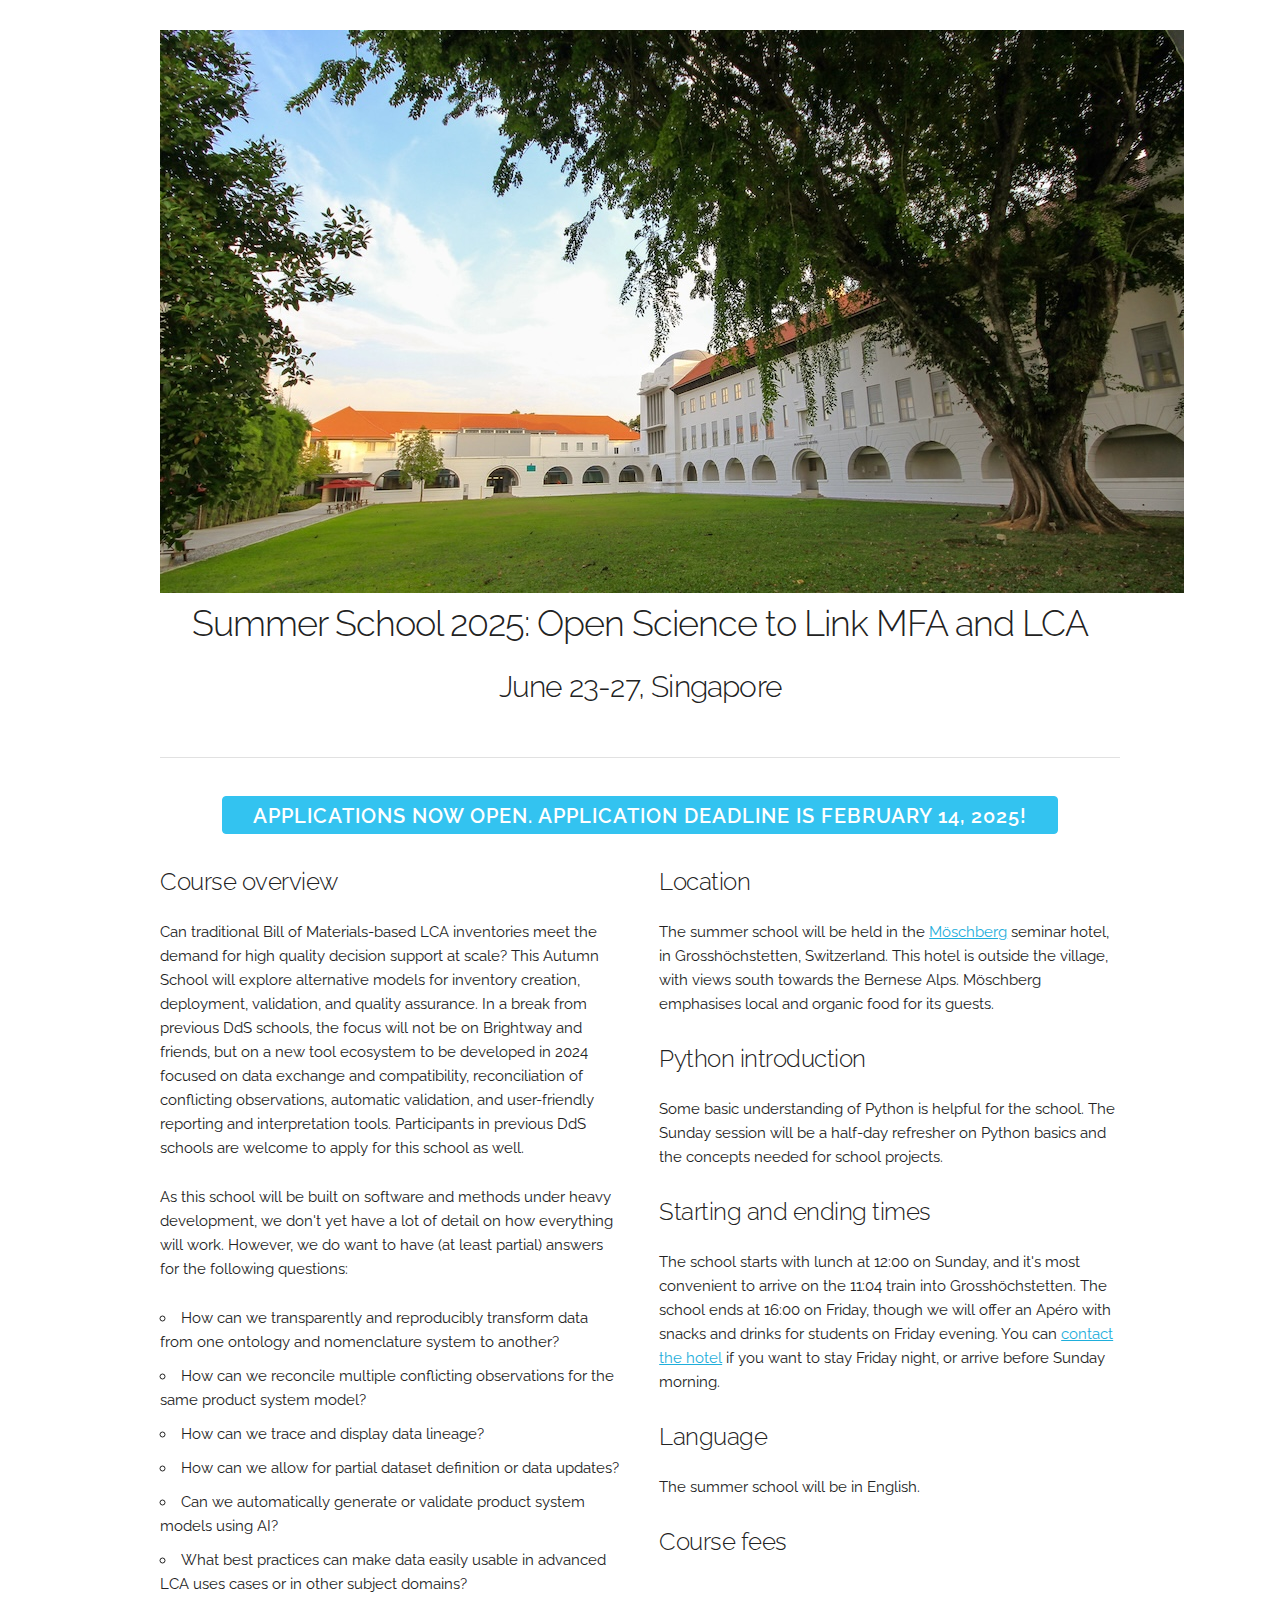
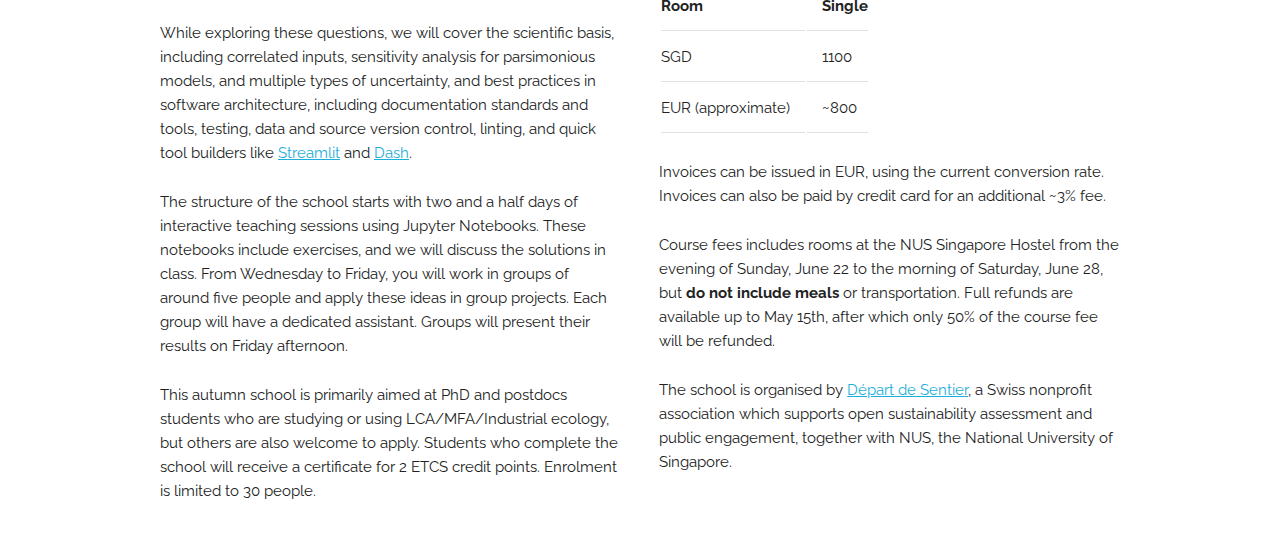
==== schools/june-25/index.html @ a9c179eb "Update Summer 2025 fees" ====
<!DOCTYPE html>
<html lang="en">
<head>

  <meta charset="utf-8">
  <title>DdS Summer School 2025</title>
  <meta name="description" content="Summer school 2025 information and registration link.">
  <meta name="author" content="Chris Mutel">

  <meta name="viewport" content="width=device-width, initial-scale=1">

  <link href="//fonts.googleapis.com/css?family=Raleway:400,300,600" rel="stylesheet" type="text/css">

  <link rel="stylesheet" href="/css/normalize.css">
  <link rel="stylesheet" href="/css/skeleton.css">
  <link rel="stylesheet" href="/css/dds.css">

  <!-- Generated using https://favicon.io/favicon-converter/, what a great service! -->
  <link rel="apple-touch-icon" sizes="180x180" href="/images/apple-touch-icon.png">
  <link rel="icon" type="image/png" sizes="32x32" href="/images/favicon-32x32.png">
  <link rel="icon" type="image/png" sizes="16x16" href="/images/favicon-16x16.png">
  <link rel="manifest" href="/site.webmanifest">

</head>
<body>
  <div class="container">
    <div class="header"></div>
    <div class="row" style="margin-top: 3rem;">
      <img class="groupphoto" src="/images/Singapore.jpg" alt="NUS in Singapore; https://www.flickr.com/photos/mark-meng/15946276045/">
      <h3 style="text-align: center;">Summer School 2025: Open Science to Link MFA and LCA</h3>
      <h4 style="text-align: center;">June 23-27, Singapore</h4>
    </div>
    <hr />
    <div class="row">
      <div class="twelve columns">
        <div style="text-align: center;">
          <h4><a href="https://events.d-d-s.ch/event/autumn-2024-sentier/registration" class="button button-primary" style="font-size: 20px;">Applications now open. Application deadline is February 14, 2025!</a></h4>
        </div>
      </div>
    </div>
    <div class="row">
      <div class="one-half column">
        <h5>Course overview</h5>
        <p>Can traditional Bill of Materials-based LCA inventories meet the demand for high quality decision support at scale? This Autumn School will explore alternative models for inventory creation, deployment, validation, and quality assurance. In a break from previous DdS schools, the focus will not be on Brightway and friends, but on a new tool ecosystem to be developed in 2024 focused on data exchange and compatibility, reconciliation of conflicting observations, automatic validation, and user-friendly reporting and interpretation tools. Participants in previous DdS schools are welcome to apply for this school as well.</p>
        <p>As this school will be built on software and methods under heavy development, we don't yet have a lot of detail on how everything will work. However, we do want to have (at least partial) answers for the following questions:</p>
        <ul>
          <li>How can we transparently and reproducibly transform data from one ontology and nomenclature system to another?</li>
          <li>How can we reconcile multiple conflicting observations for the same product system model?</li>
          <li>How can we trace and display data lineage?</li>
          <li>How can we allow for partial dataset definition or data updates?</li>
          <li>Can we automatically generate or validate product system models using AI?</li>
          <li>What best practices can make data easily usable in advanced LCA uses cases or in other subject domains?</li>
        </ul>
        <p>While exploring these questions, we will cover the scientific basis, including correlated inputs, sensitivity analysis for parsimonious models, and multiple types of uncertainty, and best practices in software architecture, including documentation standards and tools, testing, data and source version control, linting, and quick tool builders like <a href="https://streamlit.io/">Streamlit</a> and <a href="https://dash.plotly.com/">Dash</a>.</p>
        <p>The structure of the school starts with two and a half days of interactive teaching sessions using Jupyter Notebooks. These notebooks include exercises, and we will discuss the solutions in class. From Wednesday to Friday, you will work in groups of around five people and apply these ideas in group projects. Each group will have a dedicated assistant. Groups will present their results on Friday afternoon.</p>
        <p>This autumn school is primarily aimed at PhD and postdocs students who are studying or using LCA/MFA/Industrial ecology, but others are also welcome to apply. Students who complete the school will receive a certificate for 2 ETCS credit points. Enrolment is limited to 30 people.</p>
      </div>
      <div class="one-half column">
        <h5>Location</h5>
        <p>The summer school will be held in the <a href="https://www.moeschberg.ch/">Möschberg</a> seminar hotel, in Grosshöchstetten, Switzerland. This hotel is outside the village, with views south towards the Bernese Alps. Möschberg emphasises local and organic food for its guests.</p>
        <h5>Python introduction</h5>
        <p>Some basic understanding of Python is helpful for the school. The Sunday session will be a half-day refresher on Python basics and the concepts needed for school projects.</p>
        <h5>Starting and ending times</h5>
        <p>The school starts with lunch at 12:00 on Sunday, and it's most convenient to arrive on the 11:04 train into Grosshöchstetten. The school ends at 16:00 on Friday, though we will offer an Apéro with snacks and drinks for students on Friday evening. You can <a href="https://www.moeschberg.ch/lageplan/">contact the hotel</a> if you want to stay Friday night, or arrive before Sunday morning.</p>
        <h5>Language</h5>
        <p>The summer school will be in English.</p>
        <h5>Course fees</h5>
        <table>
          <thead>
            <tr>
              <th>Room</th>
              <th>Single</th>
            </tr>
          </thead>
          <tbody>
            <tr>
              <td>SGD</td>
              <td>1100</td>
            </tr>
            <tr>
              <td>EUR (approximate)</td>
              <td>~800</td>
            </tr>
          </tbody>
        </table>
        <p>Invoices can be issued in EUR, using the current conversion rate. Invoices can also be paid by credit card for an additional ~3% fee.</p>
        <p>Course fees includes rooms at the NUS Singapore Hostel from the evening of Sunday, June 22 to the morning of Saturday, June 28, but <b>do not include meals</b> or transportation. Full refunds are available up to May 15th, after which only 50% of the course fee will be refunded.</p>
        <p>The school is organised by <a href="https://www.d-d-s.ch/">Départ de Sentier</a>, a Swiss nonprofit association which supports open sustainability assessment and public engagement, together with NUS, the National University of Singapore.</p>
      </div>
    </div>
  </div>
</body>
</html>
---- css/skeleton.css ----
/*
* Skeleton V2.0.4
* Copyright 2014, Dave Gamache
* www.getskeleton.com
* Free to use under the MIT license.
* http://www.opensource.org/licenses/mit-license.php
* 12/29/2014
*/


/* Table of contents
––––––––––––––––––––––––––––––––––––––––––––––––––
- Grid
- Base Styles
- Typography
- Links
- Buttons
- Forms
- Lists
- Code
- Tables
- Spacing
- Utilities
- Clearing
- Media Queries
*/


/* Grid
–––––––––––––––––––––––––––––––––––––––––––––––––– */
.container {
  position: relative;
  width: 100%;
  max-width: 960px;
  margin: 0 auto;
  padding: 0 20px;
  box-sizing: border-box; }
.column,
.columns {
  width: 100%;
  float: left;
  box-sizing: border-box; }

/* For devices larger than 400px */
@media (min-width: 400px) {
  .container {
    width: 85%;
    padding: 0; }
}

/* For devices larger than 550px */
@media (min-width: 550px) {
  .container {
    width: 80%; }
  .column,
  .columns {
    margin-left: 4%; }
  .column:first-child,
  .columns:first-child {
    margin-left: 0; }

  .one.column,
  .one.columns                    { width: 4.66666666667%; }
  .two.columns                    { width: 13.3333333333%; }
  .three.columns                  { width: 22%;            }
  .four.columns                   { width: 30.6666666667%; }
  .five.columns                   { width: 39.3333333333%; }
  .six.columns                    { width: 48%;            }
  .seven.columns                  { width: 56.6666666667%; }
  .eight.columns                  { width: 65.3333333333%; }
  .nine.columns                   { width: 74.0%;          }
  .ten.columns                    { width: 82.6666666667%; }
  .eleven.columns                 { width: 91.3333333333%; }
  .twelve.columns                 { width: 100%; margin-left: 0; }

  .one-third.column               { width: 30.6666666667%; }
  .two-thirds.column              { width: 65.3333333333%; }

  .one-half.column                { width: 48%; }

  /* Offsets */
  .offset-by-one.column,
  .offset-by-one.columns          { margin-left: 8.66666666667%; }
  .offset-by-two.column,
  .offset-by-two.columns          { margin-left: 17.3333333333%; }
  .offset-by-three.column,
  .offset-by-three.columns        { margin-left: 26%;            }
  .offset-by-four.column,
  .offset-by-four.columns         { margin-left: 34.6666666667%; }
  .offset-by-five.column,
  .offset-by-five.columns         { margin-left: 43.3333333333%; }
  .offset-by-six.column,
  .offset-by-six.columns          { margin-left: 52%;            }
  .offset-by-seven.column,
  .offset-by-seven.columns        { margin-left: 60.6666666667%; }
  .offset-by-eight.column,
  .offset-by-eight.columns        { margin-left: 69.3333333333%; }
  .offset-by-nine.column,
  .offset-by-nine.columns         { margin-left: 78.0%;          }
  .offset-by-ten.column,
  .offset-by-ten.columns          { margin-left: 86.6666666667%; }
  .offset-by-eleven.column,
  .offset-by-eleven.columns       { margin-left: 95.3333333333%; }

  .offset-by-one-third.column,
  .offset-by-one-third.columns    { margin-left: 34.6666666667%; }
  .offset-by-two-thirds.column,
  .offset-by-two-thirds.columns   { margin-left: 69.3333333333%; }

  .offset-by-one-half.column,
  .offset-by-one-half.columns     { margin-left: 52%; }

}


/* Base Styles
–––––––––––––––––––––––––––––––––––––––––––––––––– */
/* NOTE
html is set to 62.5% so that all the REM measurements throughout Skeleton
are based on 10px sizing. So basically 1.5rem = 15px :) */
html {
  font-size: 62.5%; }
body {
  font-size: 1.5em; /* currently ems cause chrome bug misinterpreting rems on body element */
  line-height: 1.6;
  font-weight: 400;
  font-family: "Raleway", "HelveticaNeue", "Helvetica Neue", Helvetica, Arial, sans-serif;
  color: #222; }


/* Typography
–––––––––––––––––––––––––––––––––––––––––––––––––– */
h1, h2, h3, h4, h5, h6 {
  margin-top: 0;
  margin-bottom: 2rem;
  font-weight: 300; }
h1 { font-size: 4.0rem; line-height: 1.2;  letter-spacing: -.1rem;}
h2 { font-size: 3.6rem; line-height: 1.25; letter-spacing: -.1rem; }
h3 { font-size: 3.0rem; line-height: 1.3;  letter-spacing: -.1rem; }
h4 { font-size: 2.4rem; line-height: 1.35; letter-spacing: -.08rem; }
h5 { font-size: 1.8rem; line-height: 1.5;  letter-spacing: -.05rem; }
h6 { font-size: 1.5rem; line-height: 1.6;  letter-spacing: 0; }

/* Larger than phablet */
@media (min-width: 550px) {
  h1 { font-size: 5.0rem; }
  h2 { font-size: 4.2rem; }
  h3 { font-size: 3.6rem; }
  h4 { font-size: 3.0rem; }
  h5 { font-size: 2.4rem; }
  h6 { font-size: 1.5rem; }
}

p {
  margin-top: 0; }


/* Links
–––––––––––––––––––––––––––––––––––––––––––––––––– */
a {
  color: #1EAEDB; }
a:hover {
  color: #0FA0CE; }


/* Buttons
–––––––––––––––––––––––––––––––––––––––––––––––––– */
.button,
button,
input[type="submit"],
input[type="reset"],
input[type="button"] {
  display: inline-block;
  height: 38px;
  padding: 0 30px;
  color: #555;
  text-align: center;
  font-size: 11px;
  font-weight: 600;
  line-height: 38px;
  letter-spacing: .1rem;
  text-transform: uppercase;
  text-decoration: none;
  white-space: nowrap;
  background-color: transparent;
  border-radius: 4px;
  border: 1px solid #bbb;
  cursor: pointer;
  box-sizing: border-box; }
.button:hover,
button:hover,
input[type="submit"]:hover,
input[type="reset"]:hover,
input[type="button"]:hover,
.button:focus,
button:focus,
input[type="submit"]:focus,
input[type="reset"]:focus,
input[type="button"]:focus {
  color: #333;
  border-color: #888;
  outline: 0; }
.button.button-primary,
button.button-primary,
input[type="submit"].button-primary,
input[type="reset"].button-primary,
input[type="button"].button-primary {
  color: #FFF;
  background-color: #33C3F0;
  border-color: #33C3F0; }
.button.button-primary:hover,
button.button-primary:hover,
input[type="submit"].button-primary:hover,
input[type="reset"].button-primary:hover,
input[type="button"].button-primary:hover,
.button.button-primary:focus,
button.button-primary:focus,
input[type="submit"].button-primary:focus,
input[type="reset"].button-primary:focus,
input[type="button"].button-primary:focus {
  color: #FFF;
  background-color: #1EAEDB;
  border-color: #1EAEDB; }


/* Forms
–––––––––––––––––––––––––––––––––––––––––––––––––– */
input[type="email"],
input[type="number"],
input[type="search"],
input[type="text"],
input[type="tel"],
input[type="url"],
input[type="password"],
textarea,
select {
  height: 38px;
  padding: 6px 10px; /* The 6px vertically centers text on FF, ignored by Webkit */
  background-color: #fff;
  border: 1px solid #D1D1D1;
  border-radius: 4px;
  box-shadow: none;
  box-sizing: border-box; }
/* Removes awkward default styles on some inputs for iOS */
input[type="email"],
input[type="number"],
input[type="search"],
input[type="text"],
input[type="tel"],
input[type="url"],
input[type="password"],
textarea {
  -webkit-appearance: none;
     -moz-appearance: none;
          appearance: none; }
textarea {
  min-height: 65px;
  padding-top: 6px;
  padding-bottom: 6px; }
input[type="email"]:focus,
input[type="number"]:focus,
input[type="search"]:focus,
input[type="text"]:focus,
input[type="tel"]:focus,
input[type="url"]:focus,
input[type="password"]:focus,
textarea:focus,
select:focus {
  border: 1px solid #33C3F0;
  outline: 0; }
label,
legend {
  display: block;
  margin-bottom: .5rem;
  font-weight: 600; }
fieldset {
  padding: 0;
  border-width: 0; }
input[type="checkbox"],
input[type="radio"] {
  display: inline; }
label > .label-body {
  display: inline-block;
  margin-left: .5rem;
  font-weight: normal; }


/* Lists
–––––––––––––––––––––––––––––––––––––––––––––––––– */
ul {
  list-style: circle inside; }
ol {
  list-style: decimal inside; }
ol, ul {
  padding-left: 0;
  margin-top: 0; }
ul ul,
ul ol,
ol ol,
ol ul {
  margin: 1.5rem 0 1.5rem 3rem;
  font-size: 90%; }
li {
  margin-bottom: 1rem; }


/* Code
–––––––––––––––––––––––––––––––––––––––––––––––––– */
code {
  padding: .2rem .5rem;
  margin: 0 .2rem;
  font-size: 90%;
  white-space: nowrap;
  background: #F1F1F1;
  border: 1px solid #E1E1E1;
  border-radius: 4px; }
pre > code {
  display: block;
  padding: 1rem 1.5rem;
  white-space: pre; }


/* Tables
–––––––––––––––––––––––––––––––––––––––––––––––––– */
th,
td {
  padding: 12px 15px;
  text-align: left;
  border-bottom: 1px solid #E1E1E1; }
th:first-child,
td:first-child {
  padding-left: 0; }
th:last-child,
td:last-child {
  padding-right: 0; }


/* Spacing
–––––––––––––––––––––––––––––––––––––––––––––––––– */
button,
.button {
  margin-bottom: 1rem; }
input,
textarea,
select,
fieldset {
  margin-bottom: 1.5rem; }
pre,
blockquote,
dl,
figure,
table,
p,
ul,
ol,
form {
  margin-bottom: 2.5rem; }


/* Utilities
–––––––––––––––––––––––––––––––––––––––––––––––––– */
.u-full-width {
  width: 100%;
  box-sizing: border-box; }
.u-max-full-width {
  max-width: 100%;
  box-sizing: border-box; }
.u-pull-right {
  float: right; }
.u-pull-left {
  float: left; }


/* Misc
–––––––––––––––––––––––––––––––––––––––––––––––––– */
hr {
  margin-top: 3rem;
  margin-bottom: 3.5rem;
  border-width: 0;
  border-top: 1px solid #E1E1E1; }


/* Clearing
–––––––––––––––––––––––––––––––––––––––––––––––––– */

/* Self Clearing Goodness */
.container:after,
.row:after,
.u-cf {
  content: "";
  display: table;
  clear: both; }


/* Media Queries
–––––––––––––––––––––––––––––––––––––––––––––––––– */
/*
Note: The best way to structure the use of media queries is to create the queries
near the relevant code. For example, if you wanted to change the styles for buttons
on small devices, paste the mobile query code up in the buttons section and style it
there.
*/


/* Larger than mobile */
@media (min-width: 400px) {}

/* Larger than phablet (also point when grid becomes active) */
@media (min-width: 550px) {}

/* Larger than tablet */
@media (min-width: 750px) {}

/* Larger than desktop */
@media (min-width: 1000px) {}

/* Larger than Desktop HD */
@media (min-width: 1200px) {}
---- css/dds.css ----
background-color: #807d96;
background-image: url("images/45-degree-fabric-dark.png");
color: white;
.header {
  margin-top: 4rem;
}

.portrait {
  max-width: 90%;
  max-height: 90%;
  height:auto;
}
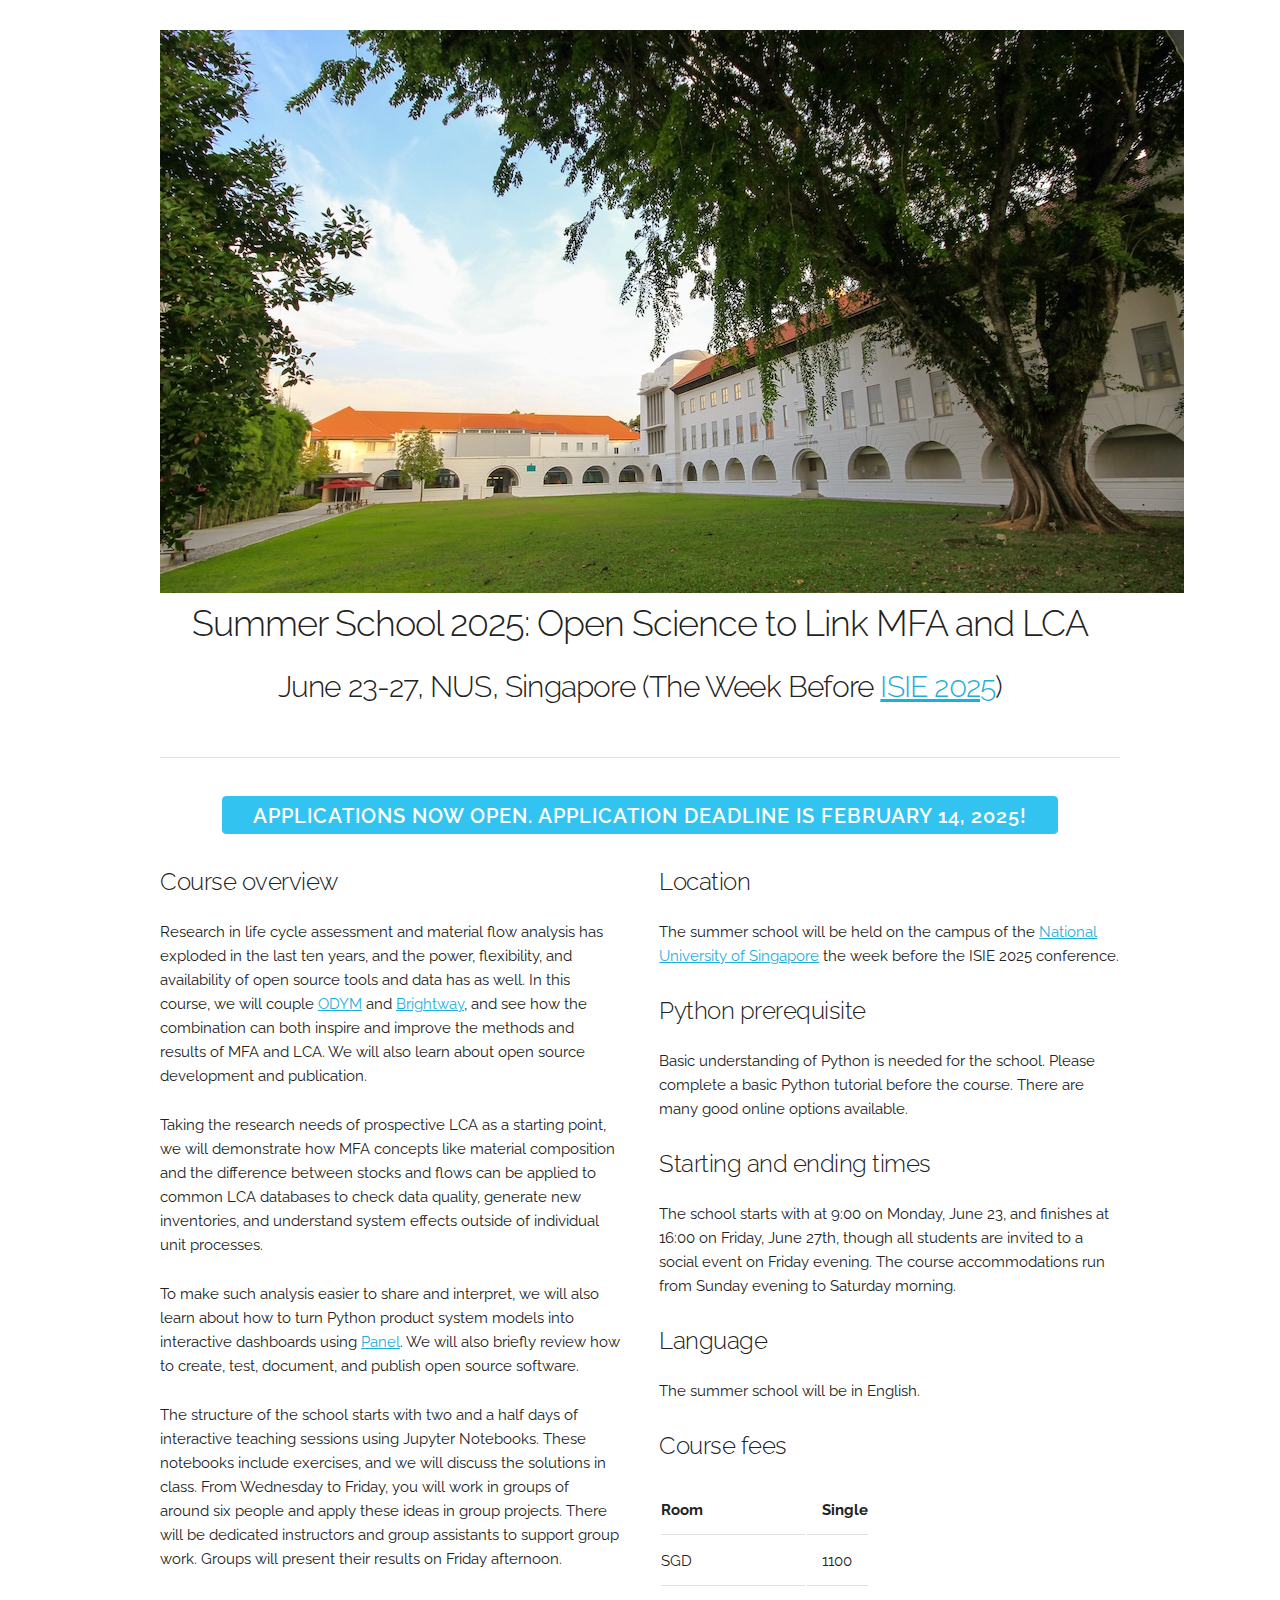
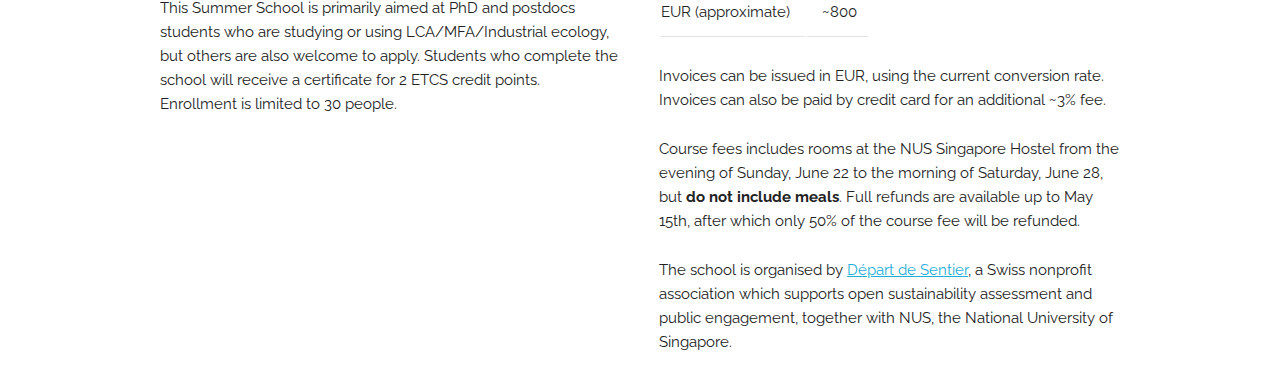
==== commit f4990409: "Update index.html" ====
--- a/schools/june-25/index.html
+++ b/schools/june-25/index.html
@@ -28,40 +28,32 @@
     <div class="row" style="margin-top: 3rem;">
       <img class="groupphoto" src="/images/Singapore.jpg" alt="NUS in Singapore; https://www.flickr.com/photos/mark-meng/15946276045/">
       <h3 style="text-align: center;">Summer School 2025: Open Science to Link MFA and LCA</h3>
-      <h4 style="text-align: center;">June 23-27, Singapore</h4>
+      <h4 style="text-align: center;">June 23-27, NUS, Singapore (The Week Before <a href="https://isie2025.sg/">ISIE 2025</a>)</h4>
     </div>
     <hr />
     <div class="row">
       <div class="twelve columns">
         <div style="text-align: center;">
-          <h4><a href="https://events.d-d-s.ch/event/autumn-2024-sentier/registration" class="button button-primary" style="font-size: 20px;">Applications now open. Application deadline is February 14, 2025!</a></h4>
+          <h4><a href="https://events.d-d-s.ch/applications/create/singapore-summer-school-2025/" class="button button-primary" style="font-size: 20px;">Applications now open. Application deadline is February 14, 2025!</a></h4>
         </div>
       </div>
     </div>
     <div class="row">
       <div class="one-half column">
         <h5>Course overview</h5>
-        <p>Can traditional Bill of Materials-based LCA inventories meet the demand for high quality decision support at scale? This Autumn School will explore alternative models for inventory creation, deployment, validation, and quality assurance. In a break from previous DdS schools, the focus will not be on Brightway and friends, but on a new tool ecosystem to be developed in 2024 focused on data exchange and compatibility, reconciliation of conflicting observations, automatic validation, and user-friendly reporting and interpretation tools. Participants in previous DdS schools are welcome to apply for this school as well.</p>
-        <p>As this school will be built on software and methods under heavy development, we don't yet have a lot of detail on how everything will work. However, we do want to have (at least partial) answers for the following questions:</p>
-        <ul>
-          <li>How can we transparently and reproducibly transform data from one ontology and nomenclature system to another?</li>
-          <li>How can we reconcile multiple conflicting observations for the same product system model?</li>
-          <li>How can we trace and display data lineage?</li>
-          <li>How can we allow for partial dataset definition or data updates?</li>
-          <li>Can we automatically generate or validate product system models using AI?</li>
-          <li>What best practices can make data easily usable in advanced LCA uses cases or in other subject domains?</li>
-        </ul>
-        <p>While exploring these questions, we will cover the scientific basis, including correlated inputs, sensitivity analysis for parsimonious models, and multiple types of uncertainty, and best practices in software architecture, including documentation standards and tools, testing, data and source version control, linting, and quick tool builders like <a href="https://streamlit.io/">Streamlit</a> and <a href="https://dash.plotly.com/">Dash</a>.</p>
-        <p>The structure of the school starts with two and a half days of interactive teaching sessions using Jupyter Notebooks. These notebooks include exercises, and we will discuss the solutions in class. From Wednesday to Friday, you will work in groups of around five people and apply these ideas in group projects. Each group will have a dedicated assistant. Groups will present their results on Friday afternoon.</p>
-        <p>This autumn school is primarily aimed at PhD and postdocs students who are studying or using LCA/MFA/Industrial ecology, but others are also welcome to apply. Students who complete the school will receive a certificate for 2 ETCS credit points. Enrolment is limited to 30 people.</p>
+        <p>Research in life cycle assessment and material flow analysis has exploded in the last ten years, and the power, flexibility, and availability of open source tools and data has as well. In this course, we will couple <a href="https://github.com/IndEcol/ODYM">ODYM</a> and <a href="https://docs.brightway.dev/en/latest/">Brightway</a>, and see how the combination can both inspire and improve the methods and results of MFA and LCA. We will also learn about open source development and publication.</p>
+        <p>Taking the research needs of prospective LCA as a starting point, we will demonstrate how MFA concepts like material composition and the difference between stocks and flows can be applied to common LCA databases to check data quality, generate new inventories, and understand system effects outside of individual unit processes.</p>
+        <p>To make such analysis easier to share and interpret, we will also learn about how to turn Python product system models into interactive dashboards using <a href="https://panel.holoviz.org/">Panel</a>. We will also briefly review how to create, test, document, and publish open source software.</p>
+        <p>The structure of the school starts with two and a half days of interactive teaching sessions using Jupyter Notebooks. These notebooks include exercises, and we will discuss the solutions in class. From Wednesday to Friday, you will work in groups of around six people and apply these ideas in group projects. There will be dedicated instructors and group assistants to support group work. Groups will present their results on Friday afternoon.</p>
+        <p>This Summer School is primarily aimed at PhD and postdocs students who are studying or using LCA/MFA/Industrial ecology, but others are also welcome to apply. Students who complete the school will receive a certificate for 2 ETCS credit points. Enrollment is limited to 30 people.</p>
       </div>
       <div class="one-half column">
         <h5>Location</h5>
-        <p>The summer school will be held in the <a href="https://www.moeschberg.ch/">Möschberg</a> seminar hotel, in Grosshöchstetten, Switzerland. This hotel is outside the village, with views south towards the Bernese Alps. Möschberg emphasises local and organic food for its guests.</p>
-        <h5>Python introduction</h5>
-        <p>Some basic understanding of Python is helpful for the school. The Sunday session will be a half-day refresher on Python basics and the concepts needed for school projects.</p>
+        <p>The summer school will be held on the campus of the <a href="https://nus.edu.sg/">National University of Singapore</a> the week before the ISIE 2025 conference.</p>
+        <h5>Python prerequisite</h5>
+        <p>Basic understanding of Python is needed for the school. Please complete a basic Python tutorial before the course. There are many good online options available.</p>
         <h5>Starting and ending times</h5>
-        <p>The school starts with lunch at 12:00 on Sunday, and it's most convenient to arrive on the 11:04 train into Grosshöchstetten. The school ends at 16:00 on Friday, though we will offer an Apéro with snacks and drinks for students on Friday evening. You can <a href="https://www.moeschberg.ch/lageplan/">contact the hotel</a> if you want to stay Friday night, or arrive before Sunday morning.</p>
+        <p>The school starts with at 9:00 on Monday, June 23, and finishes at 16:00 on Friday, June 27th, though all students are invited to a social event on Friday evening. The course accommodations run from Sunday evening to Saturday morning.</p>
         <h5>Language</h5>
         <p>The summer school will be in English.</p>
         <h5>Course fees</h5>
@@ -84,7 +76,7 @@
           </tbody>
         </table>
         <p>Invoices can be issued in EUR, using the current conversion rate. Invoices can also be paid by credit card for an additional ~3% fee.</p>
-        <p>Course fees includes rooms at the NUS Singapore Hostel from the evening of Sunday, June 22 to the morning of Saturday, June 28, but <b>do not include meals</b> or transportation. Full refunds are available up to May 15th, after which only 50% of the course fee will be refunded.</p>
+        <p>Course fees includes rooms at the NUS Singapore Hostel from the evening of Sunday, June 22 to the morning of Saturday, June 28, but <b>do not include meals</b>. Full refunds are available up to May 15th, after which only 50% of the course fee will be refunded.</p>
         <p>The school is organised by <a href="https://www.d-d-s.ch/">Départ de Sentier</a>, a Swiss nonprofit association which supports open sustainability assessment and public engagement, together with NUS, the National University of Singapore.</p>
       </div>
     </div>
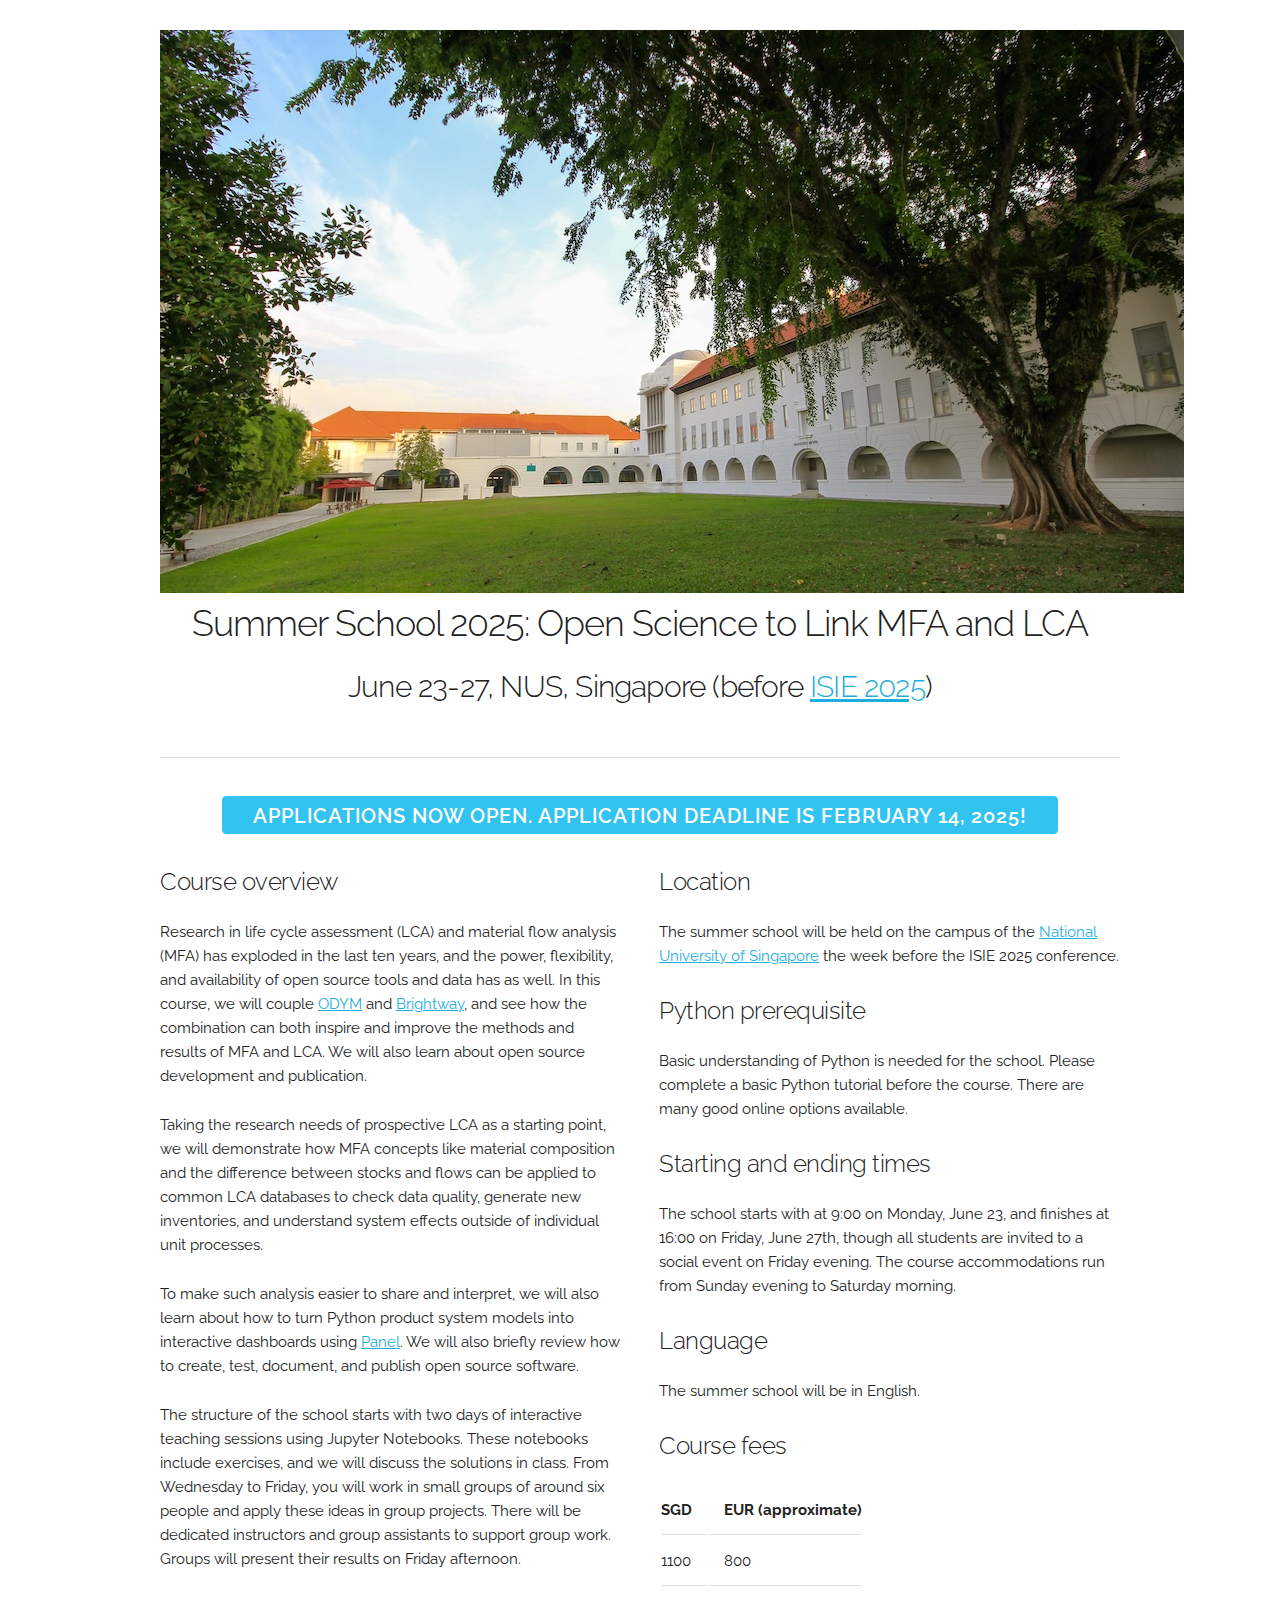
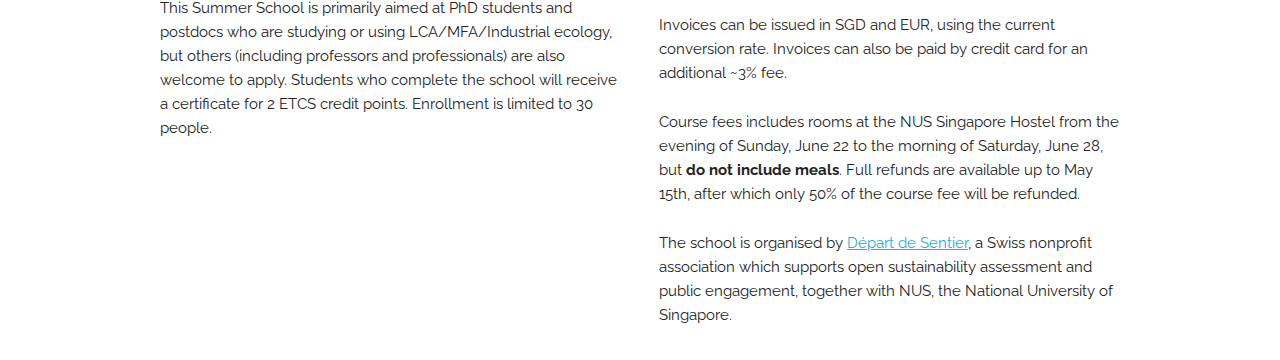
==== commit 41627d12: "Polish language" ====
--- a/schools/june-25/index.html
+++ b/schools/june-25/index.html
@@ -28,7 +28,7 @@
     <div class="row" style="margin-top: 3rem;">
       <img class="groupphoto" src="/images/Singapore.jpg" alt="NUS in Singapore; https://www.flickr.com/photos/mark-meng/15946276045/">
       <h3 style="text-align: center;">Summer School 2025: Open Science to Link MFA and LCA</h3>
-      <h4 style="text-align: center;">June 23-27, NUS, Singapore (The Week Before <a href="https://isie2025.sg/">ISIE 2025</a>)</h4>
+      <h4 style="text-align: center;">June 23-27, NUS, Singapore (before <a href="https://isie2025.sg/">ISIE 2025</a>)</h4>
     </div>
     <hr />
     <div class="row">
@@ -41,11 +41,11 @@
     <div class="row">
       <div class="one-half column">
         <h5>Course overview</h5>
-        <p>Research in life cycle assessment and material flow analysis has exploded in the last ten years, and the power, flexibility, and availability of open source tools and data has as well. In this course, we will couple <a href="https://github.com/IndEcol/ODYM">ODYM</a> and <a href="https://docs.brightway.dev/en/latest/">Brightway</a>, and see how the combination can both inspire and improve the methods and results of MFA and LCA. We will also learn about open source development and publication.</p>
+        <p>Research in life cycle assessment (LCA) and material flow analysis (MFA) has exploded in the last ten years, and the power, flexibility, and availability of open source tools and data has as well. In this course, we will couple <a href="https://github.com/IndEcol/ODYM">ODYM</a> and <a href="https://docs.brightway.dev/en/latest/">Brightway</a>, and see how the combination can both inspire and improve the methods and results of MFA and LCA. We will also learn about open source development and publication.</p>
         <p>Taking the research needs of prospective LCA as a starting point, we will demonstrate how MFA concepts like material composition and the difference between stocks and flows can be applied to common LCA databases to check data quality, generate new inventories, and understand system effects outside of individual unit processes.</p>
         <p>To make such analysis easier to share and interpret, we will also learn about how to turn Python product system models into interactive dashboards using <a href="https://panel.holoviz.org/">Panel</a>. We will also briefly review how to create, test, document, and publish open source software.</p>
-        <p>The structure of the school starts with two and a half days of interactive teaching sessions using Jupyter Notebooks. These notebooks include exercises, and we will discuss the solutions in class. From Wednesday to Friday, you will work in groups of around six people and apply these ideas in group projects. There will be dedicated instructors and group assistants to support group work. Groups will present their results on Friday afternoon.</p>
-        <p>This Summer School is primarily aimed at PhD and postdocs students who are studying or using LCA/MFA/Industrial ecology, but others are also welcome to apply. Students who complete the school will receive a certificate for 2 ETCS credit points. Enrollment is limited to 30 people.</p>
+        <p>The structure of the school starts with two days of interactive teaching sessions using Jupyter Notebooks. These notebooks include exercises, and we will discuss the solutions in class. From Wednesday to Friday, you will work in small groups of around six people and apply these ideas in group projects. There will be dedicated instructors and group assistants to support group work. Groups will present their results on Friday afternoon.</p>
+        <p>This Summer School is primarily aimed at PhD students and postdocs who are studying or using LCA/MFA/Industrial ecology, but others (including professors and professionals) are also welcome to apply. Students who complete the school will receive a certificate for 2 ETCS credit points. Enrollment is limited to 30 people.</p>
       </div>
       <div class="one-half column">
         <h5>Location</h5>
@@ -60,22 +60,18 @@
         <table>
           <thead>
             <tr>
-              <th>Room</th>
-              <th>Single</th>
+              <th>SGD</th>
+              <th>EUR (approximate)</th>
             </tr>
           </thead>
           <tbody>
             <tr>
-              <td>SGD</td>
               <td>1100</td>
-            </tr>
-            <tr>
-              <td>EUR (approximate)</td>
-              <td>~800</td>
+              <td>800</td>
             </tr>
           </tbody>
         </table>
-        <p>Invoices can be issued in EUR, using the current conversion rate. Invoices can also be paid by credit card for an additional ~3% fee.</p>
+        <p>Invoices can be issued in SGD and EUR, using the current conversion rate. Invoices can also be paid by credit card for an additional ~3% fee.</p>
         <p>Course fees includes rooms at the NUS Singapore Hostel from the evening of Sunday, June 22 to the morning of Saturday, June 28, but <b>do not include meals</b>. Full refunds are available up to May 15th, after which only 50% of the course fee will be refunded.</p>
         <p>The school is organised by <a href="https://www.d-d-s.ch/">Départ de Sentier</a>, a Swiss nonprofit association which supports open sustainability assessment and public engagement, together with NUS, the National University of Singapore.</p>
       </div>
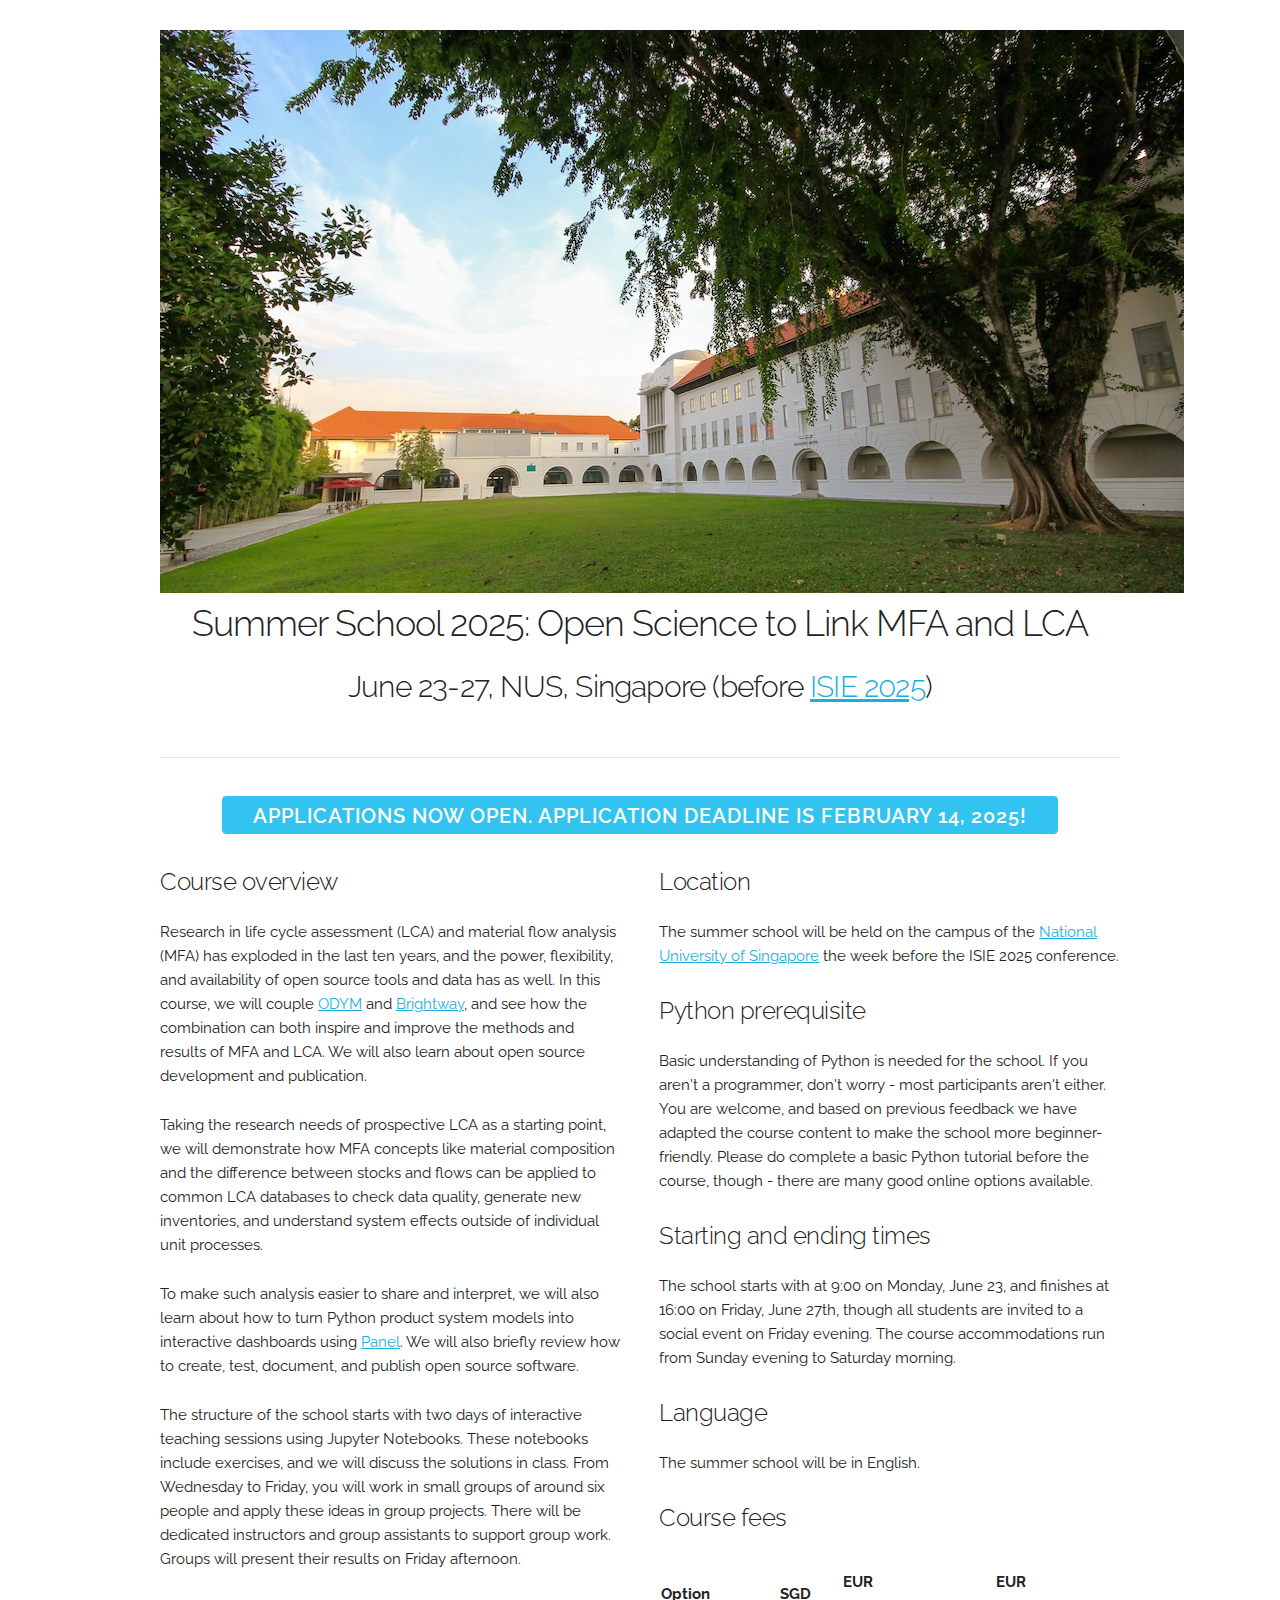
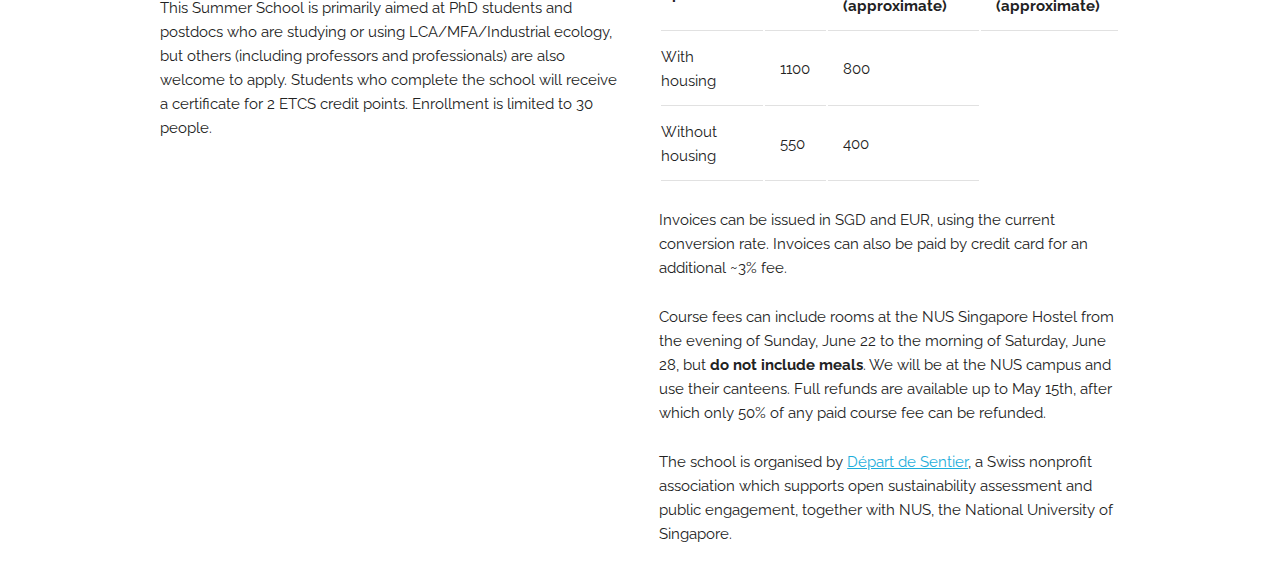
==== commit 13fd1bf9: "Add without housing option" ====
--- a/schools/june-25/index.html
+++ b/schools/june-25/index.html
@@ -51,7 +51,7 @@
         <h5>Location</h5>
         <p>The summer school will be held on the campus of the <a href="https://nus.edu.sg/">National University of Singapore</a> the week before the ISIE 2025 conference.</p>
         <h5>Python prerequisite</h5>
-        <p>Basic understanding of Python is needed for the school. Please complete a basic Python tutorial before the course. There are many good online options available.</p>
+        <p>Basic understanding of Python is needed for the school. If you aren't a programmer, don't worry - most participants aren't either. You are welcome, and based on previous feedback we have adapted the course content to make the school more beginner-friendly. Please do complete a basic Python tutorial before the course, though - there are many good online options available.</p>
         <h5>Starting and ending times</h5>
         <p>The school starts with at 9:00 on Monday, June 23, and finishes at 16:00 on Friday, June 27th, though all students are invited to a social event on Friday evening. The course accommodations run from Sunday evening to Saturday morning.</p>
         <h5>Language</h5>
@@ -60,19 +60,27 @@
         <table>
           <thead>
             <tr>
+              <th>Option</th>
               <th>SGD</th>
+              <th>EUR (approximate)</th>
               <th>EUR (approximate)</th>
             </tr>
           </thead>
           <tbody>
             <tr>
+              <td>With housing</td>
               <td>1100</td>
               <td>800</td>
+            </tr>
+            <tr>
+              <td>Without housing</td>
+              <td>550</td>
+              <td>400</td>
             </tr>
           </tbody>
         </table>
         <p>Invoices can be issued in SGD and EUR, using the current conversion rate. Invoices can also be paid by credit card for an additional ~3% fee.</p>
-        <p>Course fees includes rooms at the NUS Singapore Hostel from the evening of Sunday, June 22 to the morning of Saturday, June 28, but <b>do not include meals</b>. Full refunds are available up to May 15th, after which only 50% of the course fee will be refunded.</p>
+        <p>Course fees can include rooms at the NUS Singapore Hostel from the evening of Sunday, June 22 to the morning of Saturday, June 28, but <b>do not include meals</b>. We will be at the NUS campus and use their canteens. Full refunds are available up to May 15th, after which only 50% of any paid course fee can be refunded.</p>
         <p>The school is organised by <a href="https://www.d-d-s.ch/">Départ de Sentier</a>, a Swiss nonprofit association which supports open sustainability assessment and public engagement, together with NUS, the National University of Singapore.</p>
       </div>
     </div>
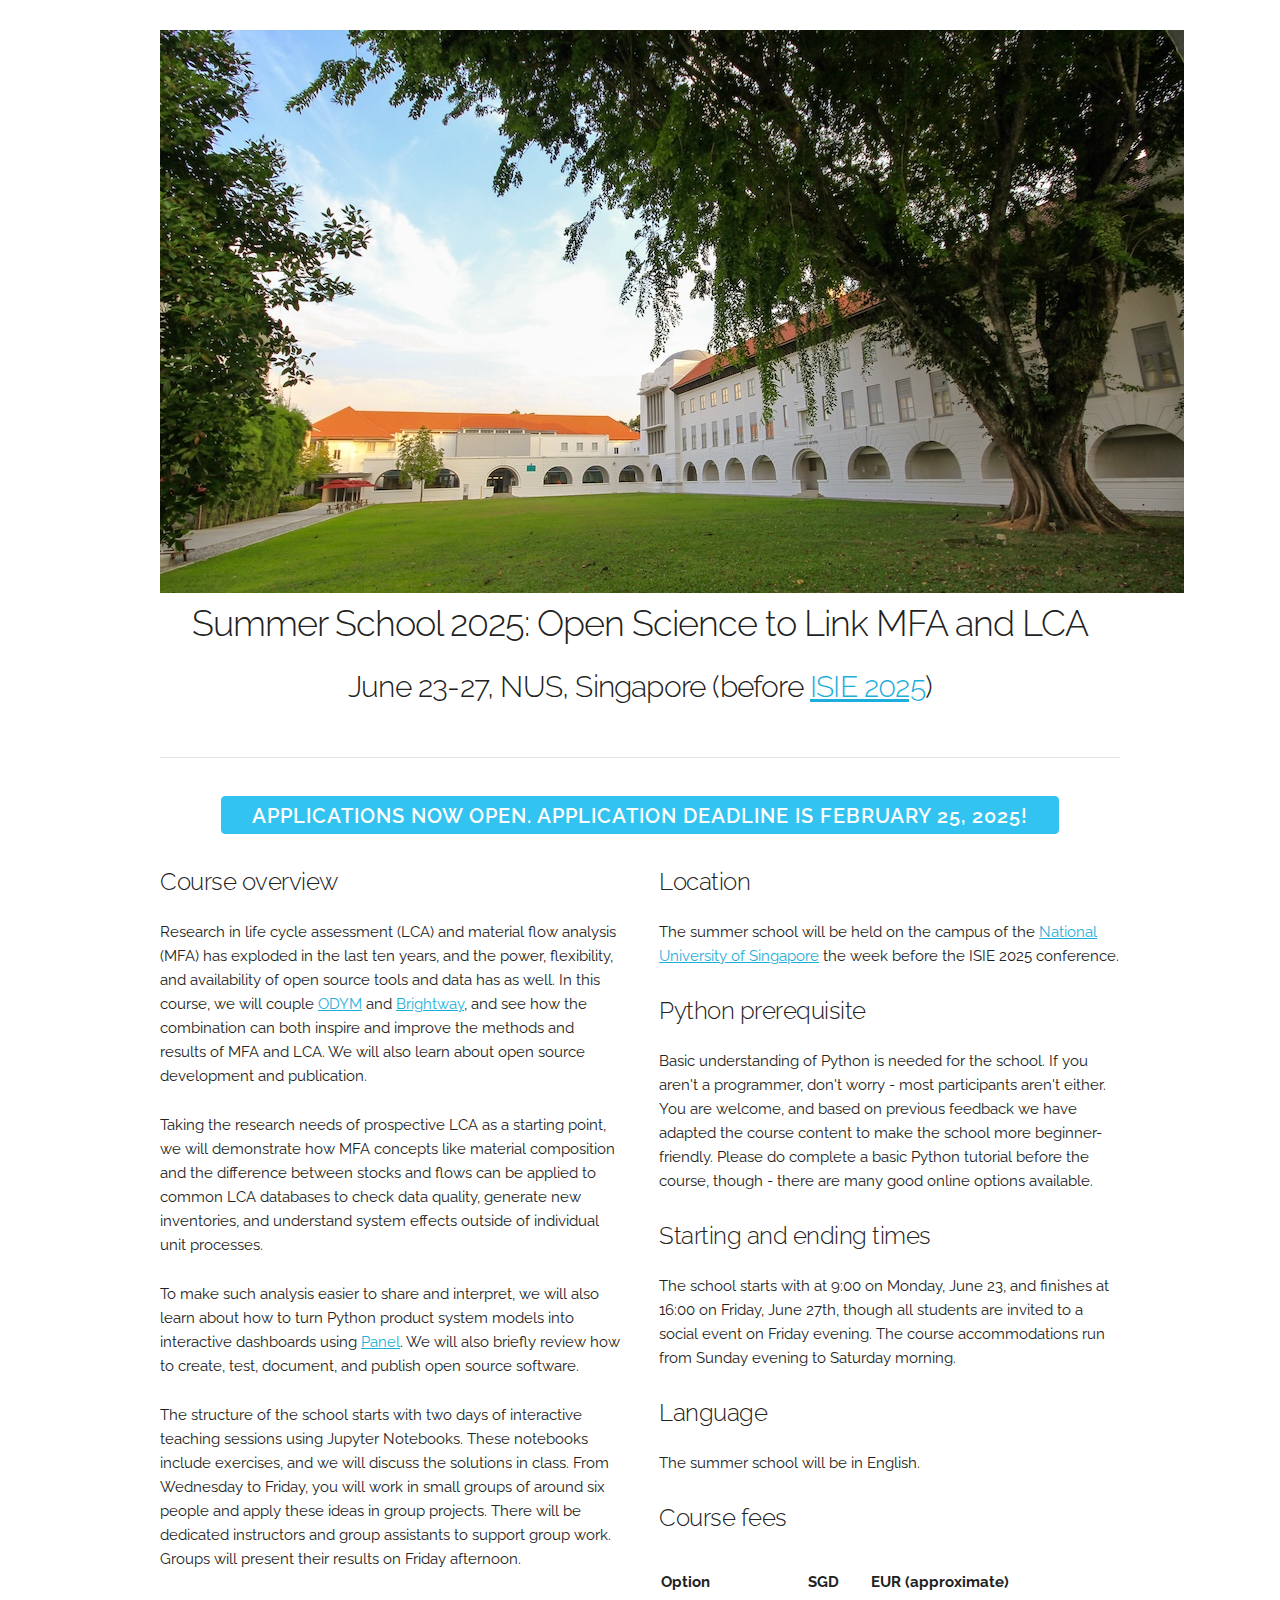
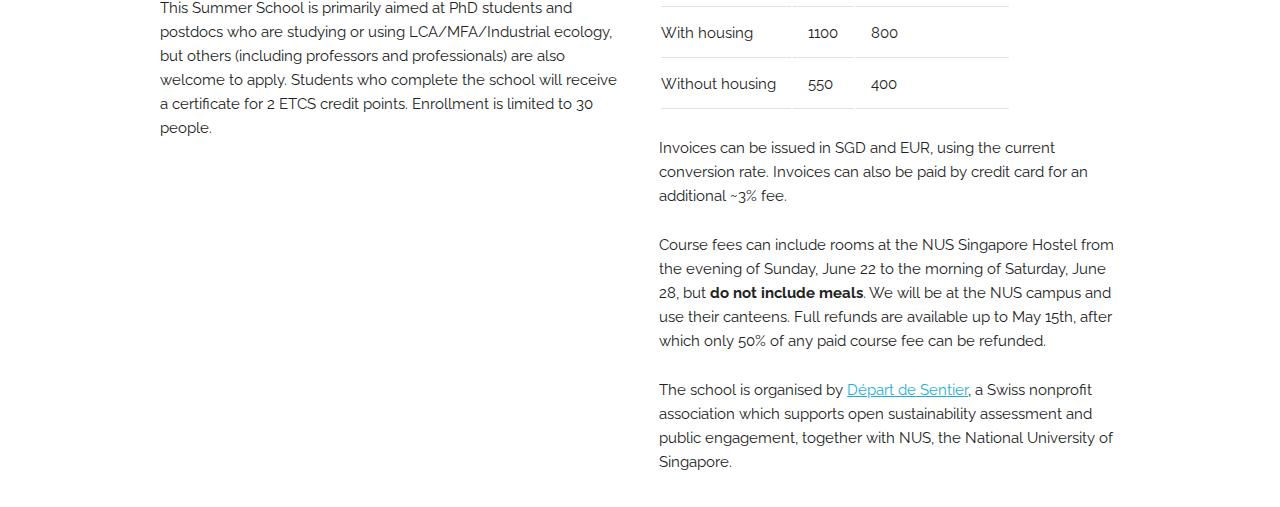
==== commit 14497881: "Bump application deadline" ====
--- a/schools/june-25/index.html
+++ b/schools/june-25/index.html
@@ -34,7 +34,7 @@
     <div class="row">
       <div class="twelve columns">
         <div style="text-align: center;">
-          <h4><a href="https://events.d-d-s.ch/applications/create/singapore-summer-school-2025/" class="button button-primary" style="font-size: 20px;">Applications now open. Application deadline is February 14, 2025!</a></h4>
+          <h4><a href="https://events.d-d-s.ch/applications/create/singapore-summer-school-2025/" class="button button-primary" style="font-size: 20px;">Applications now open. Application deadline is February 25, 2025!</a></h4>
         </div>
       </div>
     </div>
@@ -63,7 +63,6 @@
               <th>Option</th>
               <th>SGD</th>
               <th>EUR (approximate)</th>
-              <th>EUR (approximate)</th>
             </tr>
           </thead>
           <tbody>
